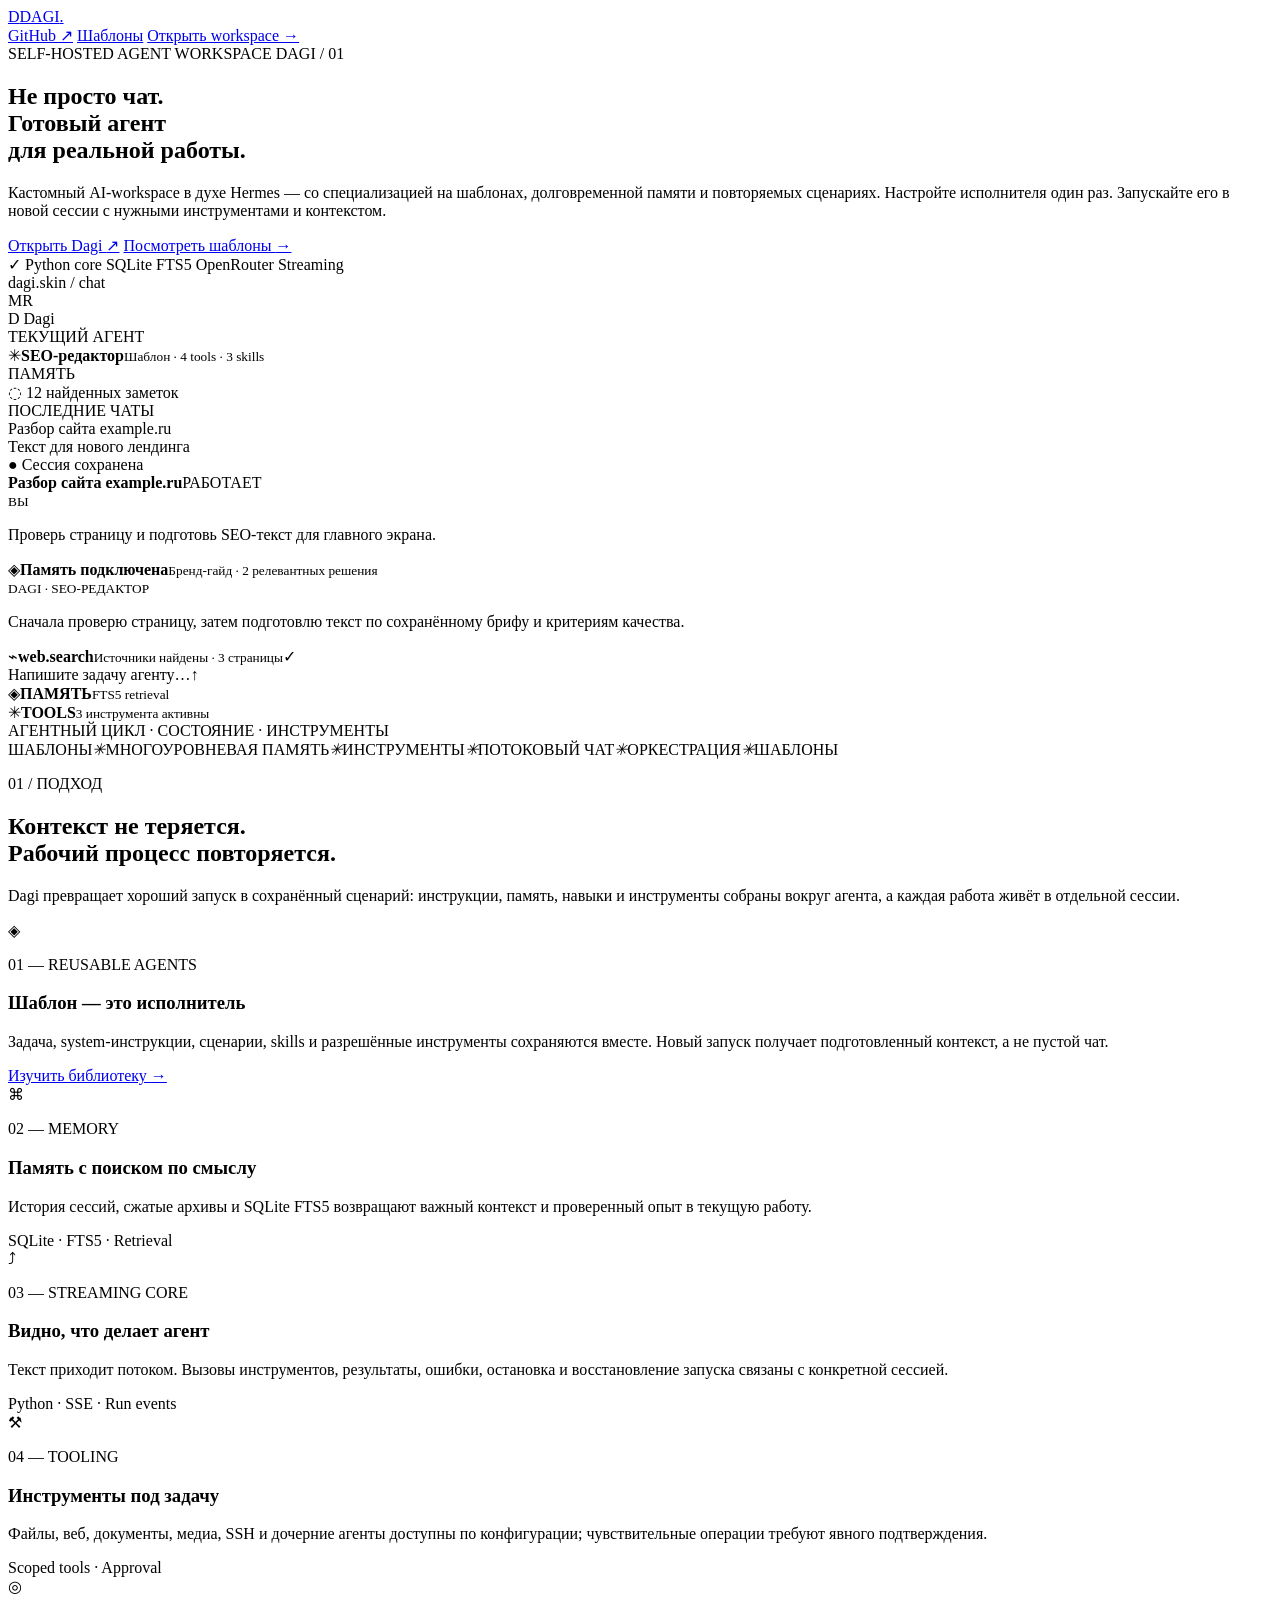
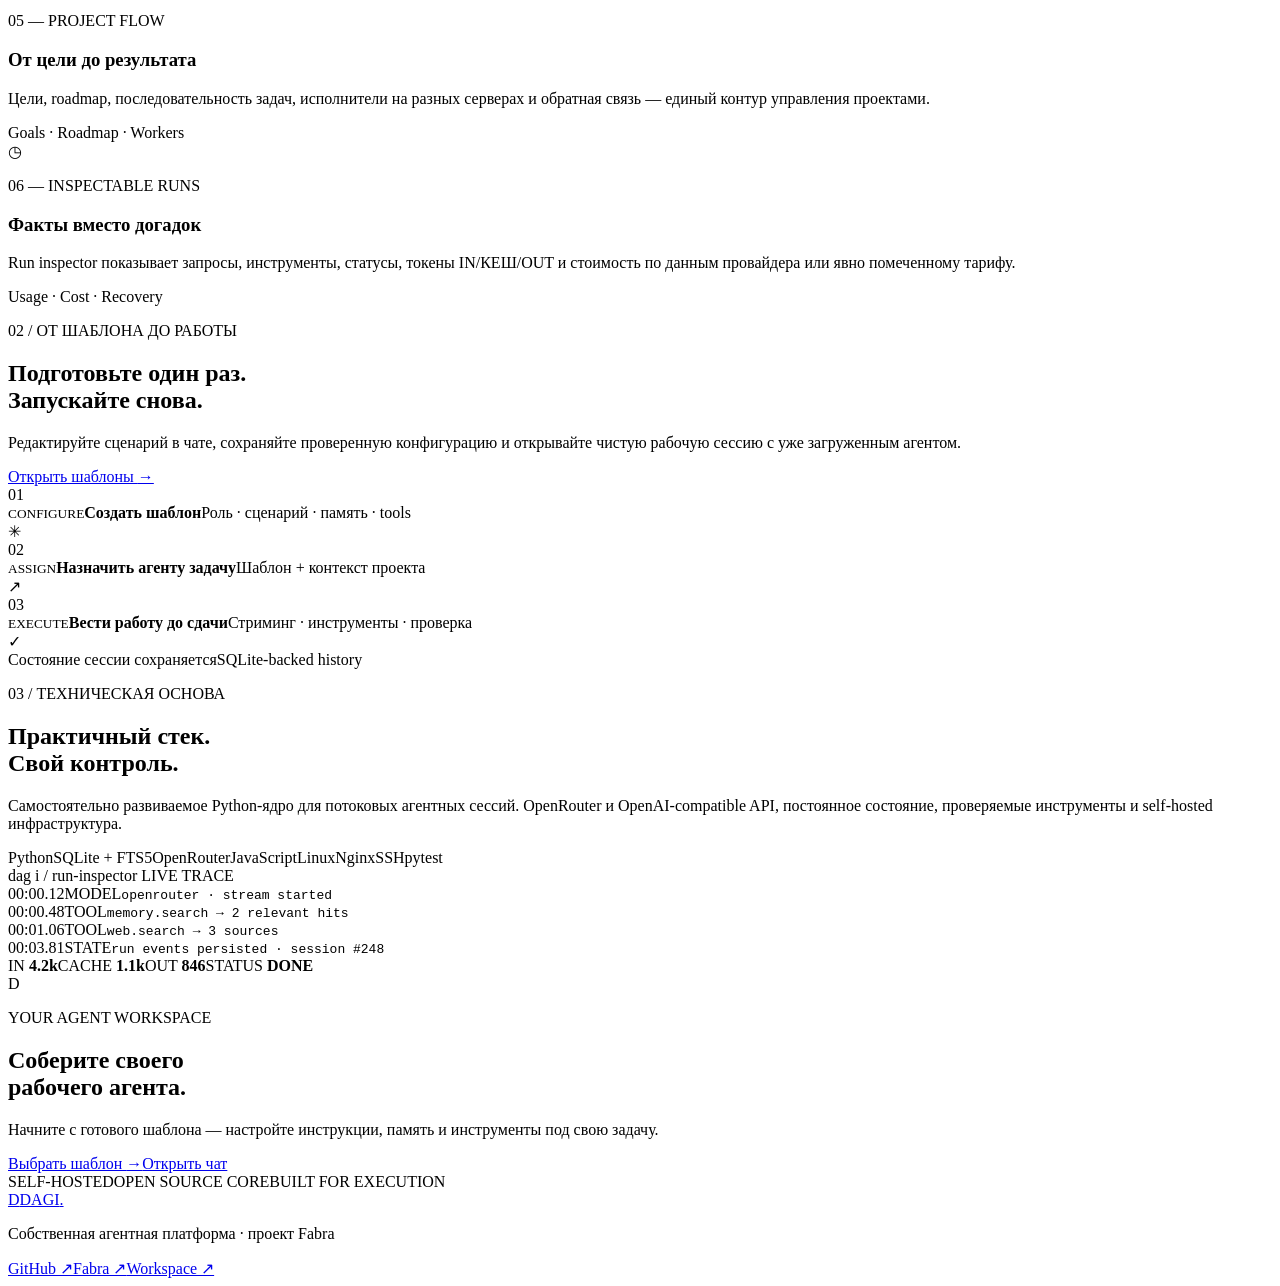
==== site/index.html @ ad4ecd08 "feat(ui): redesign Dagi landing and Bootstrap 6 workspace" ====
<!doctype html>
<html lang="ru" data-bs-theme="dark">
<head>
  <meta charset="utf-8">
  <meta name="viewport" content="width=device-width, initial-scale=1">
  <meta name="theme-color" content="#0a1115">
  <meta name="description" content="Dagi — кастомная агентная платформа в духе Hermes: готовые шаблоны, многоуровневая память, инструменты и потоковые рабочие сессии.">
  <title>Dagi — готовьте агентов к реальной работе</title>
  <link rel="stylesheet" href="/bootstrap-6.0.0-alpha.1.min.css">
  <link rel="stylesheet" href="/dagi-site.css">
</head>
<body>
  <header class="site-header">
    <nav class="container d-flex align-items-center justify-content-between" aria-label="Основная навигация">
      <a class="site-brand" href="/" aria-label="Dagi — главная"><span class="site-mark">D</span><span>DAGI<span class="brand-dot">.</span></span></a>
      <div class="d-flex align-items-center gap-2">
        <a class="nav-link-soft d-none sm:d-inline-flex" href="https://github.com/martinroot/dagi">GitHub <span aria-hidden="true">↗</span></a>
        <a class="btn btn-sm btn-outline" href="/templates/">Шаблоны</a>
        <a class="btn btn-sm btn-solid theme-primary" href="/chat/">Открыть workspace <span aria-hidden="true">→</span></a>
      </div>
    </nav>
  </header>
  <main>
    <section class="hero container">
      <div class="row align-items-center">
        <div class="lg:col-6 hero-copy">
          <div class="eyebrow"><span class="eyebrow-dot"></span> SELF-HOSTED AGENT WORKSPACE <span class="eyebrow-version">DAGI / 01</span></div>
          <h1>Не просто чат.<br><span class="gradient-text">Готовый агент</span><br>для реальной работы.</h1>
          <p class="hero-lede">Кастомный AI-workspace в духе Hermes — со специализацией на шаблонах, долговременной памяти и повторяемых сценариях. Настройте исполнителя один раз. Запускайте его в новой сессии с нужными инструментами и контекстом.</p>
          <div class="hero-actions">
            <a class="btn btn-solid theme-primary btn-lg" href="/chat/">Открыть Dagi <span aria-hidden="true">↗</span></a>
            <a class="btn btn-outline btn-lg" href="/templates/">Посмотреть шаблоны <span aria-hidden="true">→</span></a>
          </div>
          <div class="hero-proof"><span class="proof-check">✓</span> Python core <i></i> SQLite FTS5 <i></i> OpenRouter <i></i> Streaming</div>
        </div>
        <div class="lg:col-6">
          <div class="product-stage" aria-label="Визуальный пример Dagi workspace">
            <div class="stage-glow"></div>
            <div class="product-window">
              <div class="window-top"><div class="window-dots"><i></i><i></i><i></i></div><div class="window-address"><span>dagi</span>.skin / chat</div><span class="window-avatar">MR</span></div>
              <div class="window-body">
                <aside class="mock-sidebar"><div class="mock-logo"><span>D</span> Dagi</div><div class="mock-nav-label">ТЕКУЩИЙ АГЕНТ</div><div class="mock-agent selected"><span class="mock-agent-icon">✳</span><span><b>SEO-редактор</b><small>Шаблон · 4 tools · 3 skills</small></span></div><div class="mock-nav-label second">ПАМЯТЬ</div><div class="mock-memory"><span>◌</span> 12 найденных заметок</div><div class="mock-nav-label second">ПОСЛЕДНИЕ ЧАТЫ</div><div class="mock-chat-mini active">Разбор сайта example.ru</div><div class="mock-chat-mini">Текст для нового лендинга</div><div class="mock-sidebar-foot">● Сессия сохранена</div></aside>
                <div class="mock-conversation"><div class="mock-conv-top"><span class="mock-online"></span><b>Разбор сайта example.ru</b><span class="mock-running">РАБОТАЕТ</span></div><div class="mock-chat-content"><div class="mock-message user-msg"><small>ВЫ</small><p>Проверь страницу и подготовь SEO-текст для главного экрана.</p></div><div class="mock-memory-hit"><span>◈</span><span><b>Память подключена</b><small>Бренд-гайд · 2 релевантных решения</small></span></div><div class="mock-message agent-msg"><small>DAGI · SEO-РЕДАКТОР</small><p>Сначала проверю страницу, затем подготовлю текст по сохранённому брифу и критериям качества.</p><div class="mock-tool"><span class="tool-icon">⌁</span><span><b>web.search</b><small>Источники найдены · 3 страницы</small></span><span class="tool-check">✓</span></div><div class="mock-stream"><i></i><i></i><i></i><i></i><i></i><i></i><i></i><i></i><i></i><i></i><i></i><i></i><i></i><i></i><i></i><i></i></div></div></div><div class="mock-composer"><span>Напишите задачу агенту…</span><b>↑</b></div></div>
              </div>
            </div>
            <div class="floating-chip memory-chip"><span>◈</span><b>ПАМЯТЬ</b><small>FTS5 retrieval</small></div>
            <div class="floating-chip tools-chip"><span>✳</span><b>TOOLS</b><small>3 инструмента активны</small></div>
            <div class="stage-caption">АГЕНТНЫЙ ЦИКЛ · СОСТОЯНИЕ · ИНСТРУМЕНТЫ</div>
          </div>
        </div>
      </div>
    </section>

    <section class="ticker-wrap" aria-label="Ключевые возможности"><div class="container ticker"><span>ШАБЛОНЫ</span><i>✳</i><span>МНОГОУРОВНЕВАЯ ПАМЯТЬ</span><i>✳</i><span>ИНСТРУМЕНТЫ</span><i>✳</i><span>ПОТОКОВЫЙ ЧАТ</span><i>✳</i><span>ОРКЕСТРАЦИЯ</span><i>✳</i><span>ШАБЛОНЫ</span></div></section>

    <section class="section container" id="approach">
      <div class="section-intro row align-items-end"><div class="lg:col-7"><p class="eyebrow">01 / ПОДХОД</p><h2>Контекст не теряется.<br><span class="gradient-text">Рабочий процесс повторяется.</span></h2></div><div class="lg:col-5"><p class="section-lede">Dagi превращает хороший запуск в сохранённый сценарий: инструкции, память, навыки и инструменты собраны вокруг агента, а каждая работа живёт в отдельной сессии.</p></div></div>
      <div class="row feature-grid">
        <div class="md:col-6 xl:col-4"><article class="feature-card card h-100"><div class="feature-icon icon-mint">◈</div><p class="feature-index">01 — REUSABLE AGENTS</p><h3>Шаблон — это исполнитель</h3><p>Задача, system-инструкции, сценарии, skills и разрешённые инструменты сохраняются вместе. Новый запуск получает подготовленный контекст, а не пустой чат.</p><a href="/templates/">Изучить библиотеку <span>→</span></a></article></div>
        <div class="md:col-6 xl:col-4"><article class="feature-card card h-100"><div class="feature-icon icon-lime">⌘</div><p class="feature-index">02 — MEMORY</p><h3>Память с поиском по смыслу</h3><p>История сессий, сжатые архивы и SQLite FTS5 возвращают важный контекст и проверенный опыт в текущую работу.</p><span class="feature-tech">SQLite · FTS5 · Retrieval</span></article></div>
        <div class="md:col-6 xl:col-4"><article class="feature-card card h-100"><div class="feature-icon icon-violet">⤴</div><p class="feature-index">03 — STREAMING CORE</p><h3>Видно, что делает агент</h3><p>Текст приходит потоком. Вызовы инструментов, результаты, ошибки, остановка и восстановление запуска связаны с конкретной сессией.</p><span class="feature-tech">Python · SSE · Run events</span></article></div>
        <div class="md:col-6 xl:col-4"><article class="feature-card card h-100"><div class="feature-icon icon-orange">⚒</div><p class="feature-index">04 — TOOLING</p><h3>Инструменты под задачу</h3><p>Файлы, веб, документы, медиа, SSH и дочерние агенты доступны по конфигурации; чувствительные операции требуют явного подтверждения.</p><span class="feature-tech">Scoped tools · Approval</span></article></div>
        <div class="md:col-6 xl:col-4"><article class="feature-card card h-100"><div class="feature-icon icon-blue">◎</div><p class="feature-index">05 — PROJECT FLOW</p><h3>От цели до результата</h3><p>Цели, roadmap, последовательность задач, исполнители на разных серверах и обратная связь — единый контур управления проектами.</p><span class="feature-tech">Goals · Roadmap · Workers</span></article></div>
        <div class="md:col-6 xl:col-4"><article class="feature-card card h-100"><div class="feature-icon icon-pink">◷</div><p class="feature-index">06 — INSPECTABLE RUNS</p><h3>Факты вместо догадок</h3><p>Run inspector показывает запросы, инструменты, статусы, токены IN/КЕШ/OUT и стоимость по данным провайдера или явно помеченному тарифу.</p><span class="feature-tech">Usage · Cost · Recovery</span></article></div>
      </div>
    </section>

    <section class="workflow-band"><div class="container"><div class="row align-items-center"><div class="lg:col-5"><p class="eyebrow">02 / ОТ ШАБЛОНА ДО РАБОТЫ</p><h2>Подготовьте один раз.<br><span class="gradient-text">Запускайте снова.</span></h2><p class="section-lede">Редактируйте сценарий в чате, сохраняйте проверенную конфигурацию и открывайте чистую рабочую сессию с уже загруженным агентом.</p><a class="btn btn-solid theme-primary" href="/templates/">Открыть шаблоны <span aria-hidden="true">→</span></a></div><div class="lg:col-7"><div class="flow-board"><div class="flow-step"><span class="step-n">01</span><div><small>CONFIGURE</small><b>Создать шаблон</b><span>Роль · сценарий · память · tools</span></div><span class="step-mark">✳</span></div><div class="flow-connector"></div><div class="flow-step"><span class="step-n">02</span><div><small>ASSIGN</small><b>Назначить агенту задачу</b><span>Шаблон + контекст проекта</span></div><span class="step-mark">↗</span></div><div class="flow-connector"></div><div class="flow-step active-step"><span class="step-n">03</span><div><small>EXECUTE</small><b>Вести работу до сдачи</b><span>Стриминг · инструменты · проверка</span></div><span class="step-mark">✓</span></div><div class="flow-footer"><span><i></i> Состояние сессии сохраняется</span><span>SQLite-backed history</span></div></div></div></div></div></section>

    <section class="stack-section container"><div class="row align-items-center"><div class="lg:col-6"><p class="eyebrow">03 / ТЕХНИЧЕСКАЯ ОСНОВА</p><h2>Практичный стек.<br><span class="gradient-text">Свой контроль.</span></h2><p class="section-lede">Самостоятельно развиваемое Python-ядро для потоковых агентных сессий. OpenRouter и OpenAI-compatible API, постоянное состояние, проверяемые инструменты и self-hosted инфраструктура.</p><div class="stack-chips"><span>Python</span><span>SQLite + FTS5</span><span>OpenRouter</span><span>JavaScript</span><span>Linux</span><span>Nginx</span><span>SSH</span><span>pytest</span></div></div><div class="lg:col-6"><div class="stack-console"><div class="console-head"><span>dag i / run-inspector</span><span class="console-live"><i></i> LIVE TRACE</span></div><div class="console-line"><span class="console-time">00:00.12</span><span class="console-tag tag-request">MODEL</span><code>openrouter · stream started</code></div><div class="console-line"><span class="console-time">00:00.48</span><span class="console-tag tag-tool">TOOL</span><code>memory.search → 2 relevant hits</code></div><div class="console-line"><span class="console-time">00:01.06</span><span class="console-tag tag-tool">TOOL</span><code>web.search → 3 sources</code></div><div class="console-line"><span class="console-time">00:03.81</span><span class="console-tag tag-ok">STATE</span><code>run events persisted · session #248</code></div><div class="console-usage"><span>IN <b>4.2k</b></span><span>CACHE <b>1.1k</b></span><span>OUT <b>846</b></span><span>STATUS <b class="status-done">DONE</b></span></div></div></div></div></section>

    <section class="final-cta"><div class="container"><div class="cta-panel"><div class="cta-decoration" aria-hidden="true">D</div><div class="cta-content"><p class="eyebrow">YOUR AGENT WORKSPACE</p><h2>Соберите своего<br>рабочего агента.</h2><p>Начните с готового шаблона — настройте инструкции, память и инструменты под свою задачу.</p><div class="d-flex flex-wrap gap-2"><a class="btn btn-solid theme-primary btn-lg" href="/templates/">Выбрать шаблон <span aria-hidden="true">→</span></a><a class="btn btn-outline btn-lg" href="/chat/">Открыть чат</a></div></div><div class="cta-meta"><span>SELF-HOSTED</span><span>OPEN SOURCE CORE</span><span>BUILT FOR EXECUTION</span></div></div></div></section>
  </main>
  <footer class="site-footer"><div class="container d-flex flex-wrap align-items-center justify-content-between gap-3"><a class="site-brand footer-brand" href="/"><span class="site-mark">D</span><span>DAGI<span class="brand-dot">.</span></span></a><p>Собственная агентная платформа · проект Fabra</p><div class="d-flex gap-3"><a href="https://github.com/martinroot/dagi">GitHub ↗</a><a href="https://fabra.live/">Fabra ↗</a><a href="/chat/">Workspace ↗</a></div></div></footer>
</body>
</html>
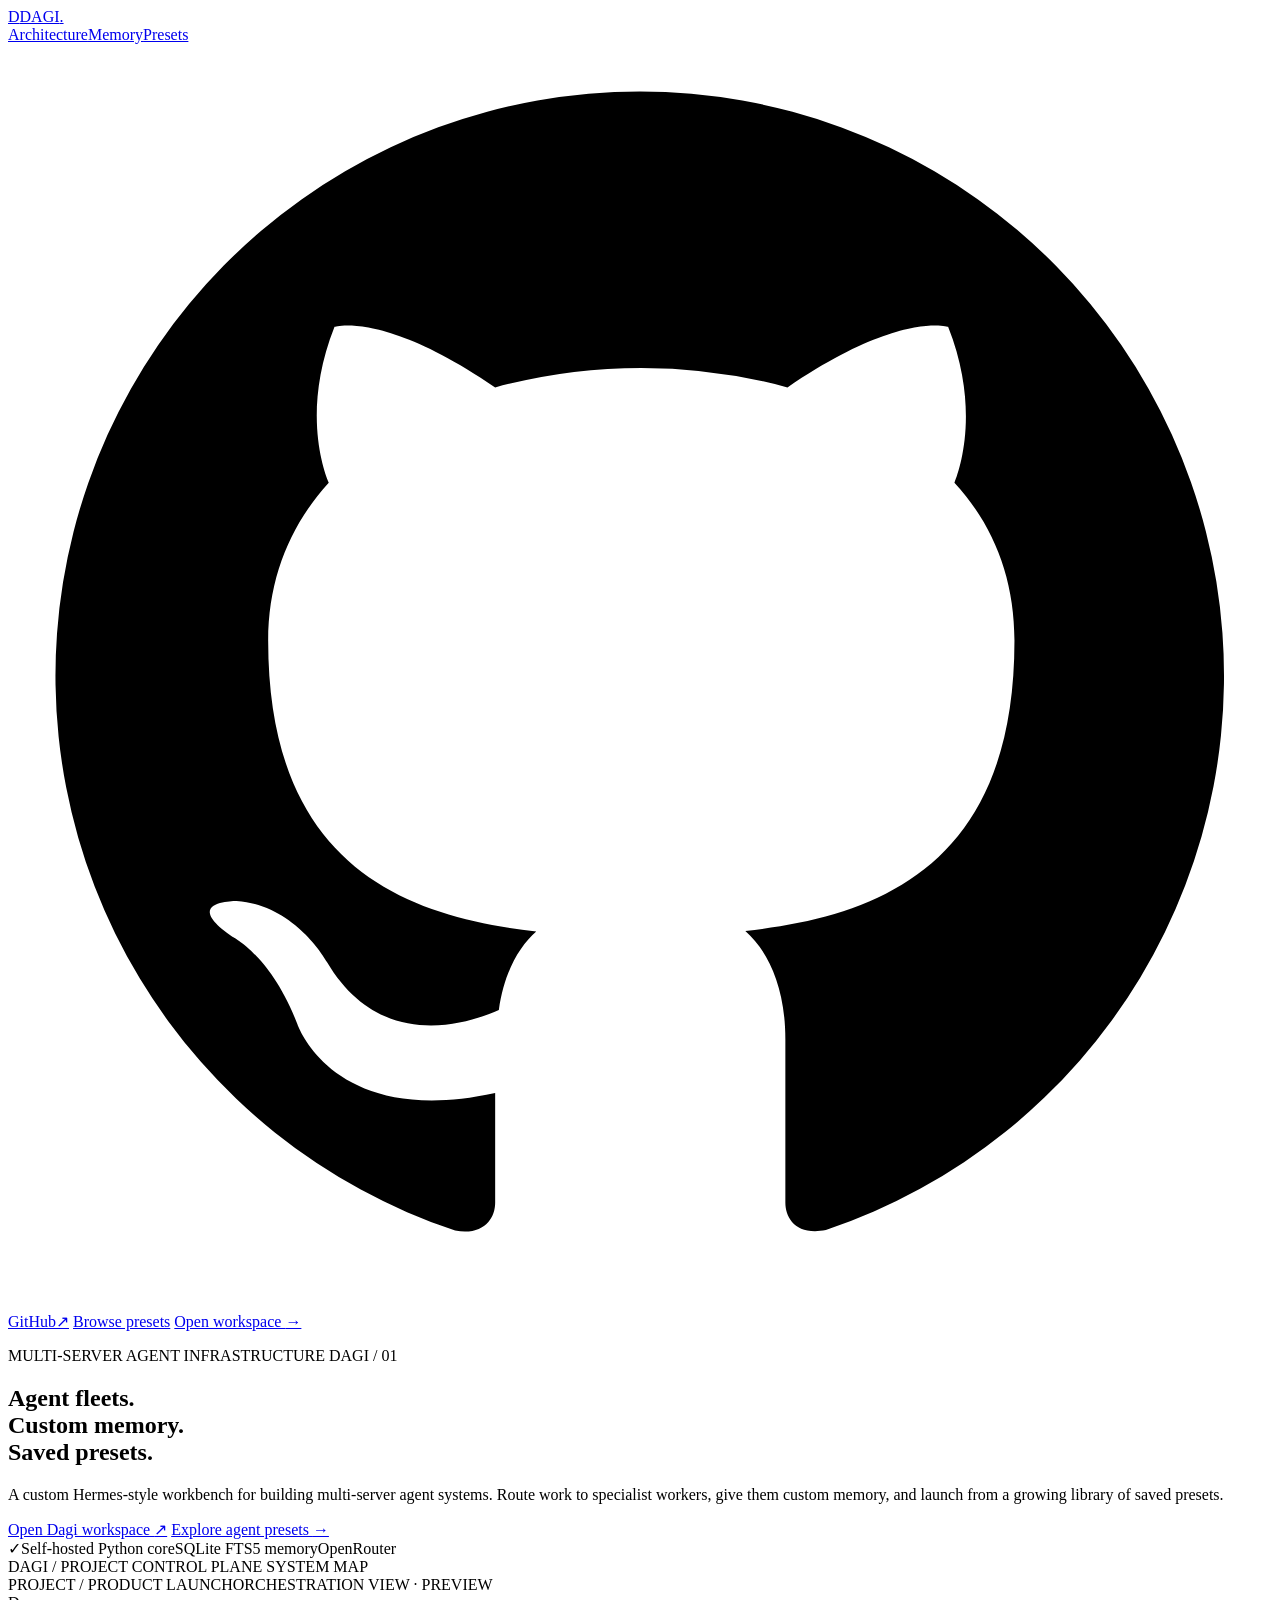
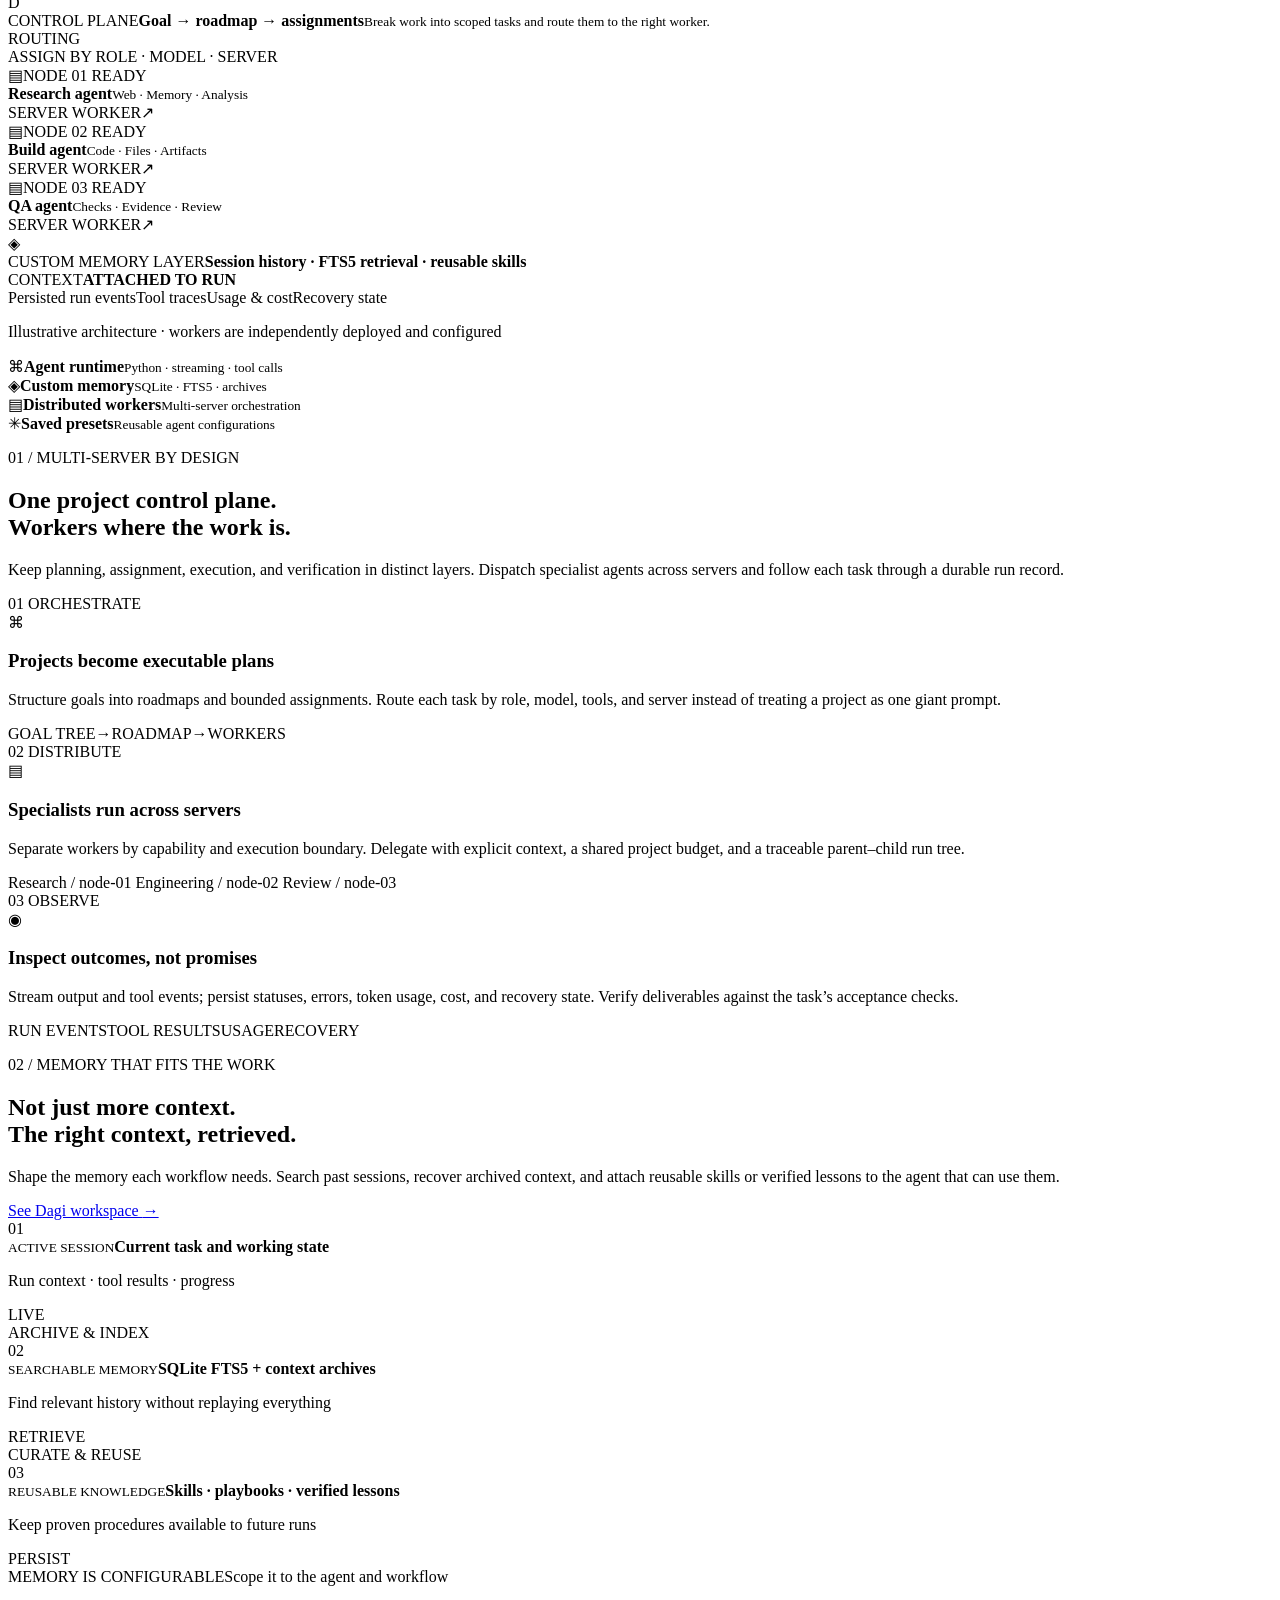
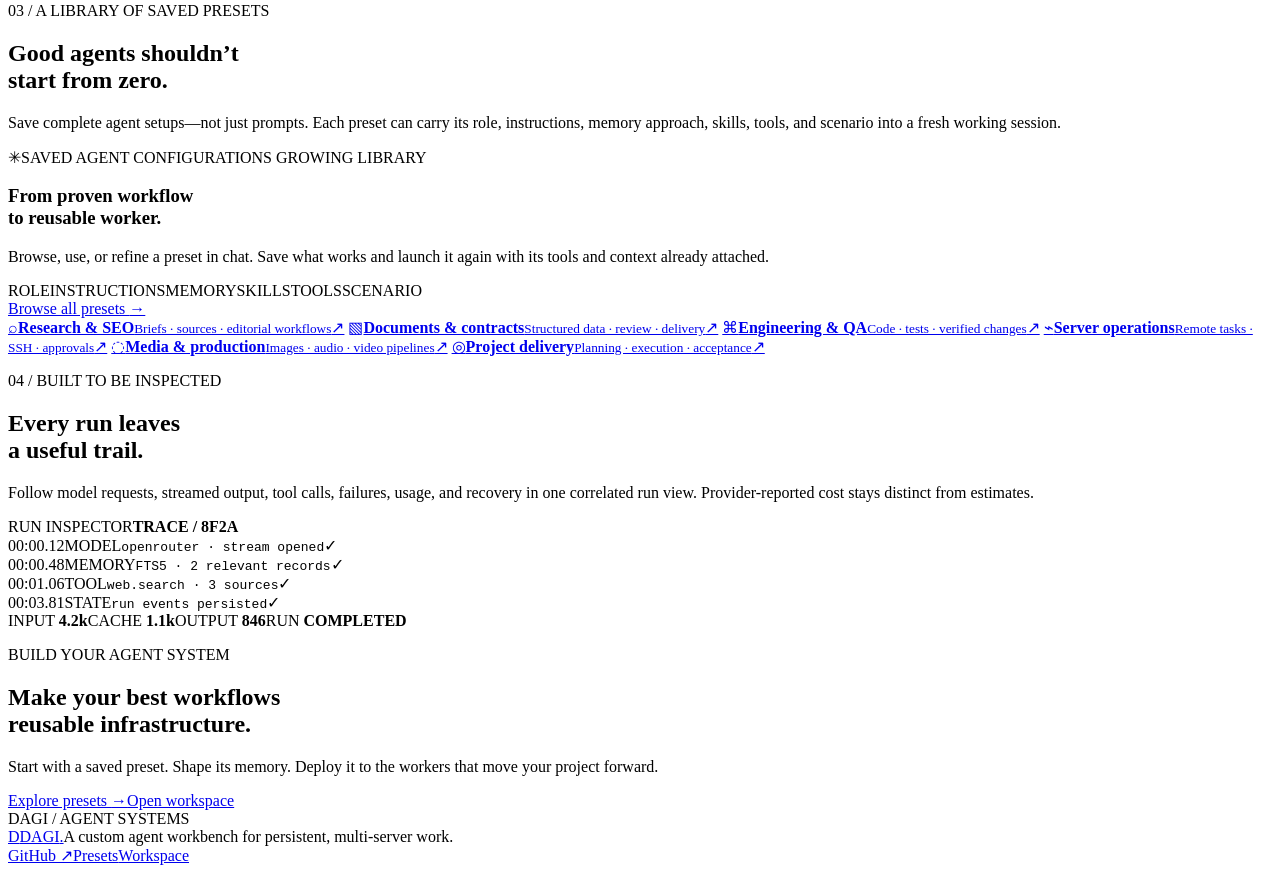
==== commit 7e8b7d5d: "docs(site): reposition Dagi in English around agent systems" ====
--- a/site/index.html
+++ b/site/index.html
@@ -1,76 +1,123 @@
 <!doctype html>
-<html lang="ru" data-bs-theme="dark">
+<html lang="en" data-bs-theme="dark">
 <head>
   <meta charset="utf-8">
   <meta name="viewport" content="width=device-width, initial-scale=1">
-  <meta name="theme-color" content="#0a1115">
-  <meta name="description" content="Dagi — кастомная агентная платформа в духе Hermes: готовые шаблоны, многоуровневая память, инструменты и потоковые рабочие сессии.">
-  <title>Dagi — готовьте агентов к реальной работе</title>
+  <meta name="theme-color" content="#080d12">
+  <meta name="description" content="Dagi is a custom Hermes-style agent workbench for multi-server systems, custom memory, and a growing library of saved agent presets.">
+  <title>Dagi — Multi-server AI agent systems</title>
   <link rel="stylesheet" href="/bootstrap-6.0.0-alpha.1.min.css">
   <link rel="stylesheet" href="/dagi-site.css">
 </head>
 <body>
   <header class="site-header">
-    <nav class="container d-flex align-items-center justify-content-between" aria-label="Основная навигация">
-      <a class="site-brand" href="/" aria-label="Dagi — главная"><span class="site-mark">D</span><span>DAGI<span class="brand-dot">.</span></span></a>
-      <div class="d-flex align-items-center gap-2">
-        <a class="nav-link-soft d-none sm:d-inline-flex" href="https://github.com/martinroot/dagi">GitHub <span aria-hidden="true">↗</span></a>
-        <a class="btn btn-sm btn-outline" href="/templates/">Шаблоны</a>
-        <a class="btn btn-sm btn-solid theme-primary" href="/chat/">Открыть workspace <span aria-hidden="true">→</span></a>
+    <nav class="container" aria-label="Main navigation">
+      <a class="site-brand" href="/" aria-label="Dagi home"><span class="site-mark">D</span><span>DAGI<span class="brand-dot">.</span></span></a>
+      <div class="nav-links"><a href="#architecture">Architecture</a><a href="#memory">Memory</a><a href="#presets">Presets</a></div>
+      <div class="nav-actions">
+        <a class="github-link" href="https://github.com/martinroot/dagi" target="_blank" rel="noopener noreferrer" aria-label="Dagi GitHub repository" title="GitHub repository"><svg viewBox="0 0 24 24" aria-hidden="true"><path d="M12 .9a11.1 11.1 0 0 0-3.51 21.63c.55.1.76-.24.76-.53v-2.08c-3.1.68-3.76-1.32-3.76-1.32-.5-1.3-1.23-1.65-1.23-1.65-1.01-.69.08-.68.08-.68 1.12.08 1.71 1.15 1.71 1.15 1 1.7 2.63 1.21 3.27.92.1-.72.39-1.21.71-1.49-2.48-.28-5.09-1.24-5.09-5.52 0-1.22.44-2.22 1.15-3-.12-.28-.5-1.42.11-2.96 0 0 .94-.3 3.05 1.15a10.6 10.6 0 0 1 5.55 0c2.12-1.45 3.05-1.15 3.05-1.15.61 1.54.23 2.68.12 2.96.72.78 1.14 1.78 1.14 3 0 4.3-2.62 5.24-5.11 5.51.4.35.76 1.02.76 2.06V22c0 .29.2.63.77.52A11.1 11.1 0 0 0 12 .9Z"/></svg><span>GitHub</span><span class="external-mark" aria-hidden="true">↗</span></a>
+        <a class="btn btn-sm btn-outline" href="/templates/">Browse presets</a>
+        <a class="btn btn-sm btn-solid theme-primary" href="/chat/">Open workspace <span aria-hidden="true">→</span></a>
       </div>
     </nav>
   </header>
+
   <main>
     <section class="hero container">
-      <div class="row align-items-center">
-        <div class="lg:col-6 hero-copy">
-          <div class="eyebrow"><span class="eyebrow-dot"></span> SELF-HOSTED AGENT WORKSPACE <span class="eyebrow-version">DAGI / 01</span></div>
-          <h1>Не просто чат.<br><span class="gradient-text">Готовый агент</span><br>для реальной работы.</h1>
-          <p class="hero-lede">Кастомный AI-workspace в духе Hermes — со специализацией на шаблонах, долговременной памяти и повторяемых сценариях. Настройте исполнителя один раз. Запускайте его в новой сессии с нужными инструментами и контекстом.</p>
+      <div class="row align-items-center hero-grid">
+        <div class="lg:col-5 hero-copy">
+          <p class="eyebrow"><span class="eyebrow-pulse"></span> MULTI-SERVER AGENT INFRASTRUCTURE <span class="eyebrow-id">DAGI / 01</span></p>
+          <h1>Agent fleets.<br><span class="gradient-text">Custom memory.</span><br>Saved presets.</h1>
+          <p class="hero-lede">A custom Hermes-style workbench for building multi-server agent systems. Route work to specialist workers, give them custom memory, and launch from a growing library of saved presets.</p>
           <div class="hero-actions">
-            <a class="btn btn-solid theme-primary btn-lg" href="/chat/">Открыть Dagi <span aria-hidden="true">↗</span></a>
-            <a class="btn btn-outline btn-lg" href="/templates/">Посмотреть шаблоны <span aria-hidden="true">→</span></a>
+            <a class="btn btn-solid theme-primary btn-lg" href="/chat/">Open Dagi workspace <span aria-hidden="true">↗</span></a>
+            <a class="btn btn-outline btn-lg" href="/templates/">Explore agent presets <span aria-hidden="true">→</span></a>
           </div>
-          <div class="hero-proof"><span class="proof-check">✓</span> Python core <i></i> SQLite FTS5 <i></i> OpenRouter <i></i> Streaming</div>
+          <div class="hero-proof"><span class="proof-mark">✓</span><span>Self-hosted Python core</span><i></i><span>SQLite FTS5 memory</span><i></i><span>OpenRouter</span></div>
         </div>
-        <div class="lg:col-6">
-          <div class="product-stage" aria-label="Визуальный пример Dagi workspace">
-            <div class="stage-glow"></div>
-            <div class="product-window">
-              <div class="window-top"><div class="window-dots"><i></i><i></i><i></i></div><div class="window-address"><span>dagi</span>.skin / chat</div><span class="window-avatar">MR</span></div>
-              <div class="window-body">
-                <aside class="mock-sidebar"><div class="mock-logo"><span>D</span> Dagi</div><div class="mock-nav-label">ТЕКУЩИЙ АГЕНТ</div><div class="mock-agent selected"><span class="mock-agent-icon">✳</span><span><b>SEO-редактор</b><small>Шаблон · 4 tools · 3 skills</small></span></div><div class="mock-nav-label second">ПАМЯТЬ</div><div class="mock-memory"><span>◌</span> 12 найденных заметок</div><div class="mock-nav-label second">ПОСЛЕДНИЕ ЧАТЫ</div><div class="mock-chat-mini active">Разбор сайта example.ru</div><div class="mock-chat-mini">Текст для нового лендинга</div><div class="mock-sidebar-foot">● Сессия сохранена</div></aside>
-                <div class="mock-conversation"><div class="mock-conv-top"><span class="mock-online"></span><b>Разбор сайта example.ru</b><span class="mock-running">РАБОТАЕТ</span></div><div class="mock-chat-content"><div class="mock-message user-msg"><small>ВЫ</small><p>Проверь страницу и подготовь SEO-текст для главного экрана.</p></div><div class="mock-memory-hit"><span>◈</span><span><b>Память подключена</b><small>Бренд-гайд · 2 релевантных решения</small></span></div><div class="mock-message agent-msg"><small>DAGI · SEO-РЕДАКТОР</small><p>Сначала проверю страницу, затем подготовлю текст по сохранённому брифу и критериям качества.</p><div class="mock-tool"><span class="tool-icon">⌁</span><span><b>web.search</b><small>Источники найдены · 3 страницы</small></span><span class="tool-check">✓</span></div><div class="mock-stream"><i></i><i></i><i></i><i></i><i></i><i></i><i></i><i></i><i></i><i></i><i></i><i></i><i></i><i></i><i></i><i></i></div></div></div><div class="mock-composer"><span>Напишите задачу агенту…</span><b>↑</b></div></div>
+
+        <div class="lg:col-7">
+          <div class="topology-frame" aria-label="Illustrative Dagi multi-server agent topology">
+            <div class="topology-topbar"><div class="topbar-dots"><i></i><i></i><i></i></div><span class="topology-path">DAGI / PROJECT CONTROL PLANE</span><span class="preview-tag"><i></i> SYSTEM MAP</span></div>
+            <div class="topology-content">
+              <div class="topology-headline"><span>PROJECT / PRODUCT LAUNCH</span><span class="run-id">ORCHESTRATION VIEW · PREVIEW</span></div>
+              <div class="control-node">
+                <div class="control-icon">D</div>
+                <div class="control-copy"><span class="node-eyebrow">CONTROL PLANE</span><strong>Goal → roadmap → assignments</strong><small>Break work into scoped tasks and route them to the right worker.</small></div>
+                <div class="control-state"><i></i> ROUTING</div>
               </div>
+              <div class="route-line"><span>ASSIGN BY ROLE · MODEL · SERVER</span></div>
+              <div class="worker-grid">
+                <article class="worker-node worker-mint"><div class="worker-head"><span class="server-glyph">▤</span><span>NODE 01</span><span class="worker-online"><i></i> READY</span></div><strong>Research agent</strong><small>Web · Memory · Analysis</small><div class="worker-foot"><span>SERVER WORKER</span><span>↗</span></div></article>
+                <article class="worker-node worker-violet"><div class="worker-head"><span class="server-glyph">▤</span><span>NODE 02</span><span class="worker-online"><i></i> READY</span></div><strong>Build agent</strong><small>Code · Files · Artifacts</small><div class="worker-foot"><span>SERVER WORKER</span><span>↗</span></div></article>
+                <article class="worker-node worker-amber"><div class="worker-head"><span class="server-glyph">▤</span><span>NODE 03</span><span class="worker-online"><i></i> READY</span></div><strong>QA agent</strong><small>Checks · Evidence · Review</small><div class="worker-foot"><span>SERVER WORKER</span><span>↗</span></div></article>
+              </div>
+              <div class="memory-bus"><div class="memory-bus-icon">◈</div><div class="memory-bus-copy"><span class="node-eyebrow">CUSTOM MEMORY LAYER</span><strong>Session history · FTS5 retrieval · reusable skills</strong></div><div class="memory-bus-status"><span>CONTEXT</span><b>ATTACHED TO RUN</b></div></div>
+              <div class="topology-bottom"><span><i></i> Persisted run events</span><span>Tool traces</span><span>Usage & cost</span><span>Recovery state</span></div>
             </div>
-            <div class="floating-chip memory-chip"><span>◈</span><b>ПАМЯТЬ</b><small>FTS5 retrieval</small></div>
-            <div class="floating-chip tools-chip"><span>✳</span><b>TOOLS</b><small>3 инструмента активны</small></div>
-            <div class="stage-caption">АГЕНТНЫЙ ЦИКЛ · СОСТОЯНИЕ · ИНСТРУМЕНТЫ</div>
+            <div class="topology-glow" aria-hidden="true"></div>
           </div>
+          <p class="visual-caption">Illustrative architecture · workers are independently deployed and configured</p>
         </div>
       </div>
     </section>
 
-    <section class="ticker-wrap" aria-label="Ключевые возможности"><div class="container ticker"><span>ШАБЛОНЫ</span><i>✳</i><span>МНОГОУРОВНЕВАЯ ПАМЯТЬ</span><i>✳</i><span>ИНСТРУМЕНТЫ</span><i>✳</i><span>ПОТОКОВЫЙ ЧАТ</span><i>✳</i><span>ОРКЕСТРАЦИЯ</span><i>✳</i><span>ШАБЛОНЫ</span></div></section>
+    <section class="signal-strip" aria-label="Platform foundations"><div class="container signal-grid"><div><span class="signal-icon">⌘</span><span><b>Agent runtime</b><small>Python · streaming · tool calls</small></span></div><div><span class="signal-icon">◈</span><span><b>Custom memory</b><small>SQLite · FTS5 · archives</small></span></div><div><span class="signal-icon">▤</span><span><b>Distributed workers</b><small>Multi-server orchestration</small></span></div><div><span class="signal-icon">✳</span><span><b>Saved presets</b><small>Reusable agent configurations</small></span></div></div></section>
 
-    <section class="section container" id="approach">
-      <div class="section-intro row align-items-end"><div class="lg:col-7"><p class="eyebrow">01 / ПОДХОД</p><h2>Контекст не теряется.<br><span class="gradient-text">Рабочий процесс повторяется.</span></h2></div><div class="lg:col-5"><p class="section-lede">Dagi превращает хороший запуск в сохранённый сценарий: инструкции, память, навыки и инструменты собраны вокруг агента, а каждая работа живёт в отдельной сессии.</p></div></div>
-      <div class="row feature-grid">
-        <div class="md:col-6 xl:col-4"><article class="feature-card card h-100"><div class="feature-icon icon-mint">◈</div><p class="feature-index">01 — REUSABLE AGENTS</p><h3>Шаблон — это исполнитель</h3><p>Задача, system-инструкции, сценарии, skills и разрешённые инструменты сохраняются вместе. Новый запуск получает подготовленный контекст, а не пустой чат.</p><a href="/templates/">Изучить библиотеку <span>→</span></a></article></div>
-        <div class="md:col-6 xl:col-4"><article class="feature-card card h-100"><div class="feature-icon icon-lime">⌘</div><p class="feature-index">02 — MEMORY</p><h3>Память с поиском по смыслу</h3><p>История сессий, сжатые архивы и SQLite FTS5 возвращают важный контекст и проверенный опыт в текущую работу.</p><span class="feature-tech">SQLite · FTS5 · Retrieval</span></article></div>
-        <div class="md:col-6 xl:col-4"><article class="feature-card card h-100"><div class="feature-icon icon-violet">⤴</div><p class="feature-index">03 — STREAMING CORE</p><h3>Видно, что делает агент</h3><p>Текст приходит потоком. Вызовы инструментов, результаты, ошибки, остановка и восстановление запуска связаны с конкретной сессией.</p><span class="feature-tech">Python · SSE · Run events</span></article></div>
-        <div class="md:col-6 xl:col-4"><article class="feature-card card h-100"><div class="feature-icon icon-orange">⚒</div><p class="feature-index">04 — TOOLING</p><h3>Инструменты под задачу</h3><p>Файлы, веб, документы, медиа, SSH и дочерние агенты доступны по конфигурации; чувствительные операции требуют явного подтверждения.</p><span class="feature-tech">Scoped tools · Approval</span></article></div>
-        <div class="md:col-6 xl:col-4"><article class="feature-card card h-100"><div class="feature-icon icon-blue">◎</div><p class="feature-index">05 — PROJECT FLOW</p><h3>От цели до результата</h3><p>Цели, roadmap, последовательность задач, исполнители на разных серверах и обратная связь — единый контур управления проектами.</p><span class="feature-tech">Goals · Roadmap · Workers</span></article></div>
-        <div class="md:col-6 xl:col-4"><article class="feature-card card h-100"><div class="feature-icon icon-pink">◷</div><p class="feature-index">06 — INSPECTABLE RUNS</p><h3>Факты вместо догадок</h3><p>Run inspector показывает запросы, инструменты, статусы, токены IN/КЕШ/OUT и стоимость по данным провайдера или явно помеченному тарифу.</p><span class="feature-tech">Usage · Cost · Recovery</span></article></div>
+    <section class="section container" id="architecture">
+      <div class="section-intro row align-items-end">
+        <div class="lg:col-7"><p class="eyebrow section-kicker">01 / MULTI-SERVER BY DESIGN</p><h2>One project control plane.<br><span class="gradient-text">Workers where the work is.</span></h2></div>
+        <div class="lg:col-5"><p class="section-lede">Keep planning, assignment, execution, and verification in distinct layers. Dispatch specialist agents across servers and follow each task through a durable run record.</p></div>
+      </div>
+      <div class="architecture-cards">
+        <article class="architecture-card card control-card"><div class="card-index">01 <span>ORCHESTRATE</span></div><div class="architecture-icon icon-cyan">⌘</div><h3>Projects become executable plans</h3><p>Structure goals into roadmaps and bounded assignments. Route each task by role, model, tools, and server instead of treating a project as one giant prompt.</p><div class="architecture-flow"><span>GOAL TREE</span><b>→</b><span>ROADMAP</span><b>→</b><span>WORKERS</span></div></article>
+        <article class="architecture-card card worker-card"><div class="card-index">02 <span>DISTRIBUTE</span></div><div class="architecture-icon icon-violet">▤</div><h3>Specialists run across servers</h3><p>Separate workers by capability and execution boundary. Delegate with explicit context, a shared project budget, and a traceable parent–child run tree.</p><div class="node-stack"><span><i></i> Research / node-01</span><span><i></i> Engineering / node-02</span><span><i></i> Review / node-03</span></div></article>
+        <article class="architecture-card card verify-card"><div class="card-index">03 <span>OBSERVE</span></div><div class="architecture-icon icon-lime">◉</div><h3>Inspect outcomes, not promises</h3><p>Stream output and tool events; persist statuses, errors, token usage, cost, and recovery state. Verify deliverables against the task’s acceptance checks.</p><div class="verification-tags"><span>RUN EVENTS</span><span>TOOL RESULTS</span><span>USAGE</span><span>RECOVERY</span></div></article>
       </div>
     </section>
 
-    <section class="workflow-band"><div class="container"><div class="row align-items-center"><div class="lg:col-5"><p class="eyebrow">02 / ОТ ШАБЛОНА ДО РАБОТЫ</p><h2>Подготовьте один раз.<br><span class="gradient-text">Запускайте снова.</span></h2><p class="section-lede">Редактируйте сценарий в чате, сохраняйте проверенную конфигурацию и открывайте чистую рабочую сессию с уже загруженным агентом.</p><a class="btn btn-solid theme-primary" href="/templates/">Открыть шаблоны <span aria-hidden="true">→</span></a></div><div class="lg:col-7"><div class="flow-board"><div class="flow-step"><span class="step-n">01</span><div><small>CONFIGURE</small><b>Создать шаблон</b><span>Роль · сценарий · память · tools</span></div><span class="step-mark">✳</span></div><div class="flow-connector"></div><div class="flow-step"><span class="step-n">02</span><div><small>ASSIGN</small><b>Назначить агенту задачу</b><span>Шаблон + контекст проекта</span></div><span class="step-mark">↗</span></div><div class="flow-connector"></div><div class="flow-step active-step"><span class="step-n">03</span><div><small>EXECUTE</small><b>Вести работу до сдачи</b><span>Стриминг · инструменты · проверка</span></div><span class="step-mark">✓</span></div><div class="flow-footer"><span><i></i> Состояние сессии сохраняется</span><span>SQLite-backed history</span></div></div></div></div></div></section>
+    <section class="memory-section" id="memory">
+      <div class="container memory-layout">
+        <div class="memory-copy"><p class="eyebrow section-kicker">02 / MEMORY THAT FITS THE WORK</p><h2>Not just more context.<br><span class="gradient-text">The right context, retrieved.</span></h2><p class="section-lede">Shape the memory each workflow needs. Search past sessions, recover archived context, and attach reusable skills or verified lessons to the agent that can use them.</p><a class="text-cta" href="/chat/">See Dagi workspace <span aria-hidden="true">→</span></a></div>
+        <div class="memory-stack" aria-label="Custom memory components">
+          <div class="memory-layer layer-live"><span class="layer-icon">01</span><div><small>ACTIVE SESSION</small><strong>Current task and working state</strong><p>Run context · tool results · progress</p></div><span class="layer-state">LIVE</span></div>
+          <div class="memory-connector"><i></i><span>ARCHIVE & INDEX</span><i></i></div>
+          <div class="memory-layer layer-index"><span class="layer-icon">02</span><div><small>SEARCHABLE MEMORY</small><strong>SQLite FTS5 + context archives</strong><p>Find relevant history without replaying everything</p></div><span class="layer-state">RETRIEVE</span></div>
+          <div class="memory-connector"><i></i><span>CURATE & REUSE</span><i></i></div>
+          <div class="memory-layer layer-skills"><span class="layer-icon">03</span><div><small>REUSABLE KNOWLEDGE</small><strong>Skills · playbooks · verified lessons</strong><p>Keep proven procedures available to future runs</p></div><span class="layer-state">PERSIST</span></div>
+          <div class="memory-foot"><span>MEMORY IS CONFIGURABLE</span><span>Scope it to the agent and workflow</span></div>
+        </div>
+      </div>
+    </section>
 
-    <section class="stack-section container"><div class="row align-items-center"><div class="lg:col-6"><p class="eyebrow">03 / ТЕХНИЧЕСКАЯ ОСНОВА</p><h2>Практичный стек.<br><span class="gradient-text">Свой контроль.</span></h2><p class="section-lede">Самостоятельно развиваемое Python-ядро для потоковых агентных сессий. OpenRouter и OpenAI-compatible API, постоянное состояние, проверяемые инструменты и self-hosted инфраструктура.</p><div class="stack-chips"><span>Python</span><span>SQLite + FTS5</span><span>OpenRouter</span><span>JavaScript</span><span>Linux</span><span>Nginx</span><span>SSH</span><span>pytest</span></div></div><div class="lg:col-6"><div class="stack-console"><div class="console-head"><span>dag i / run-inspector</span><span class="console-live"><i></i> LIVE TRACE</span></div><div class="console-line"><span class="console-time">00:00.12</span><span class="console-tag tag-request">MODEL</span><code>openrouter · stream started</code></div><div class="console-line"><span class="console-time">00:00.48</span><span class="console-tag tag-tool">TOOL</span><code>memory.search → 2 relevant hits</code></div><div class="console-line"><span class="console-time">00:01.06</span><span class="console-tag tag-tool">TOOL</span><code>web.search → 3 sources</code></div><div class="console-line"><span class="console-time">00:03.81</span><span class="console-tag tag-ok">STATE</span><code>run events persisted · session #248</code></div><div class="console-usage"><span>IN <b>4.2k</b></span><span>CACHE <b>1.1k</b></span><span>OUT <b>846</b></span><span>STATUS <b class="status-done">DONE</b></span></div></div></div></div></section>
+    <section class="presets-section container" id="presets">
+      <div class="section-intro row align-items-end">
+        <div class="lg:col-7"><p class="eyebrow section-kicker">03 / A LIBRARY OF SAVED PRESETS</p><h2>Good agents shouldn’t<br><span class="gradient-text">start from zero.</span></h2></div>
+        <div class="lg:col-5"><p class="section-lede">Save complete agent setups—not just prompts. Each preset can carry its role, instructions, memory approach, skills, tools, and scenario into a fresh working session.</p></div>
+      </div>
+      <div class="preset-showcase">
+        <div class="preset-main"><div class="preset-main-top"><span class="preset-library-mark">✳</span><span class="preset-count-label">SAVED AGENT CONFIGURATIONS</span><span class="preset-live"><i></i> GROWING LIBRARY</span></div><h3>From proven workflow<br>to reusable worker.</h3><p>Browse, use, or refine a preset in chat. Save what works and launch it again with its tools and context already attached.</p><div class="preset-pills"><span>ROLE</span><span>INSTRUCTIONS</span><span>MEMORY</span><span>SKILLS</span><span>TOOLS</span><span>SCENARIO</span></div><a class="btn btn-solid theme-primary" href="/templates/">Browse all presets <span aria-hidden="true">→</span></a></div>
+        <div class="preset-categories">
+          <a class="preset-category" href="/templates/"><span class="preset-category-icon tint-cyan">⌕</span><span><b>Research & SEO</b><small>Briefs · sources · editorial workflows</small></span><span class="category-arrow">↗</span></a>
+          <a class="preset-category" href="/templates/"><span class="preset-category-icon tint-violet">▧</span><span><b>Documents & contracts</b><small>Structured data · review · delivery</small></span><span class="category-arrow">↗</span></a>
+          <a class="preset-category" href="/templates/"><span class="preset-category-icon tint-lime">⌘</span><span><b>Engineering & QA</b><small>Code · tests · verified changes</small></span><span class="category-arrow">↗</span></a>
+          <a class="preset-category" href="/templates/"><span class="preset-category-icon tint-amber">⌁</span><span><b>Server operations</b><small>Remote tasks · SSH · approvals</small></span><span class="category-arrow">↗</span></a>
+          <a class="preset-category" href="/templates/"><span class="preset-category-icon tint-pink">◌</span><span><b>Media & production</b><small>Images · audio · video pipelines</small></span><span class="category-arrow">↗</span></a>
+          <a class="preset-category" href="/templates/"><span class="preset-category-icon tint-blue">◎</span><span><b>Project delivery</b><small>Planning · execution · acceptance</small></span><span class="category-arrow">↗</span></a>
+        </div>
+      </div>
+    </section>
 
-    <section class="final-cta"><div class="container"><div class="cta-panel"><div class="cta-decoration" aria-hidden="true">D</div><div class="cta-content"><p class="eyebrow">YOUR AGENT WORKSPACE</p><h2>Соберите своего<br>рабочего агента.</h2><p>Начните с готового шаблона — настройте инструкции, память и инструменты под свою задачу.</p><div class="d-flex flex-wrap gap-2"><a class="btn btn-solid theme-primary btn-lg" href="/templates/">Выбрать шаблон <span aria-hidden="true">→</span></a><a class="btn btn-outline btn-lg" href="/chat/">Открыть чат</a></div></div><div class="cta-meta"><span>SELF-HOSTED</span><span>OPEN SOURCE CORE</span><span>BUILT FOR EXECUTION</span></div></div></div></section>
+    <section class="trace-section">
+      <div class="container trace-layout">
+        <div><p class="eyebrow section-kicker">04 / BUILT TO BE INSPECTED</p><h2>Every run leaves<br><span class="gradient-text">a useful trail.</span></h2><p class="section-lede">Follow model requests, streamed output, tool calls, failures, usage, and recovery in one correlated run view. Provider-reported cost stays distinct from estimates.</p></div>
+        <div class="trace-console"><div class="trace-console-head"><span><i></i> RUN INSPECTOR</span><b>TRACE / 8F2A</b></div><div class="trace-row"><time>00:00.12</time><span class="trace-tag model-tag">MODEL</span><code>openrouter · stream opened</code><span class="trace-ok">✓</span></div><div class="trace-row"><time>00:00.48</time><span class="trace-tag memory-tag">MEMORY</span><code>FTS5 · 2 relevant records</code><span class="trace-ok">✓</span></div><div class="trace-row"><time>00:01.06</time><span class="trace-tag tool-tag">TOOL</span><code>web.search · 3 sources</code><span class="trace-ok">✓</span></div><div class="trace-row"><time>00:03.81</time><span class="trace-tag state-tag">STATE</span><code>run events persisted</code><span class="trace-ok">✓</span></div><div class="trace-metrics"><span>INPUT <b>4.2k</b></span><span>CACHE <b>1.1k</b></span><span>OUTPUT <b>846</b></span><span>RUN <b class="done-label">COMPLETED</b></span></div></div>
+      </div>
+    </section>
+
+    <section class="final-cta container"><div class="cta-panel"><div class="cta-orbit orbit-one"></div><div class="cta-orbit orbit-two"></div><div class="cta-copy"><p class="eyebrow">BUILD YOUR AGENT SYSTEM</p><h2>Make your best workflows<br><span class="gradient-text">reusable infrastructure.</span></h2><p>Start with a saved preset. Shape its memory. Deploy it to the workers that move your project forward.</p><div class="hero-actions"><a class="btn btn-solid theme-primary btn-lg" href="/templates/">Explore presets <span aria-hidden="true">→</span></a><a class="btn btn-outline btn-lg" href="/chat/">Open workspace</a></div></div><div class="cta-signature">DAGI / AGENT SYSTEMS</div></div></section>
   </main>
-  <footer class="site-footer"><div class="container d-flex flex-wrap align-items-center justify-content-between gap-3"><a class="site-brand footer-brand" href="/"><span class="site-mark">D</span><span>DAGI<span class="brand-dot">.</span></span></a><p>Собственная агентная платформа · проект Fabra</p><div class="d-flex gap-3"><a href="https://github.com/martinroot/dagi">GitHub ↗</a><a href="https://fabra.live/">Fabra ↗</a><a href="/chat/">Workspace ↗</a></div></div></footer>
+
+  <footer class="site-footer"><div class="container footer-inner"><a class="site-brand" href="/"><span class="site-mark">D</span><span>DAGI<span class="brand-dot">.</span></span></a><span class="footer-copy">A custom agent workbench for persistent, multi-server work.</span><div class="footer-links"><a href="https://github.com/martinroot/dagi" target="_blank" rel="noopener noreferrer">GitHub ↗</a><a href="/templates/">Presets</a><a href="/chat/">Workspace</a></div></div></footer>
 </body>
 </html>
